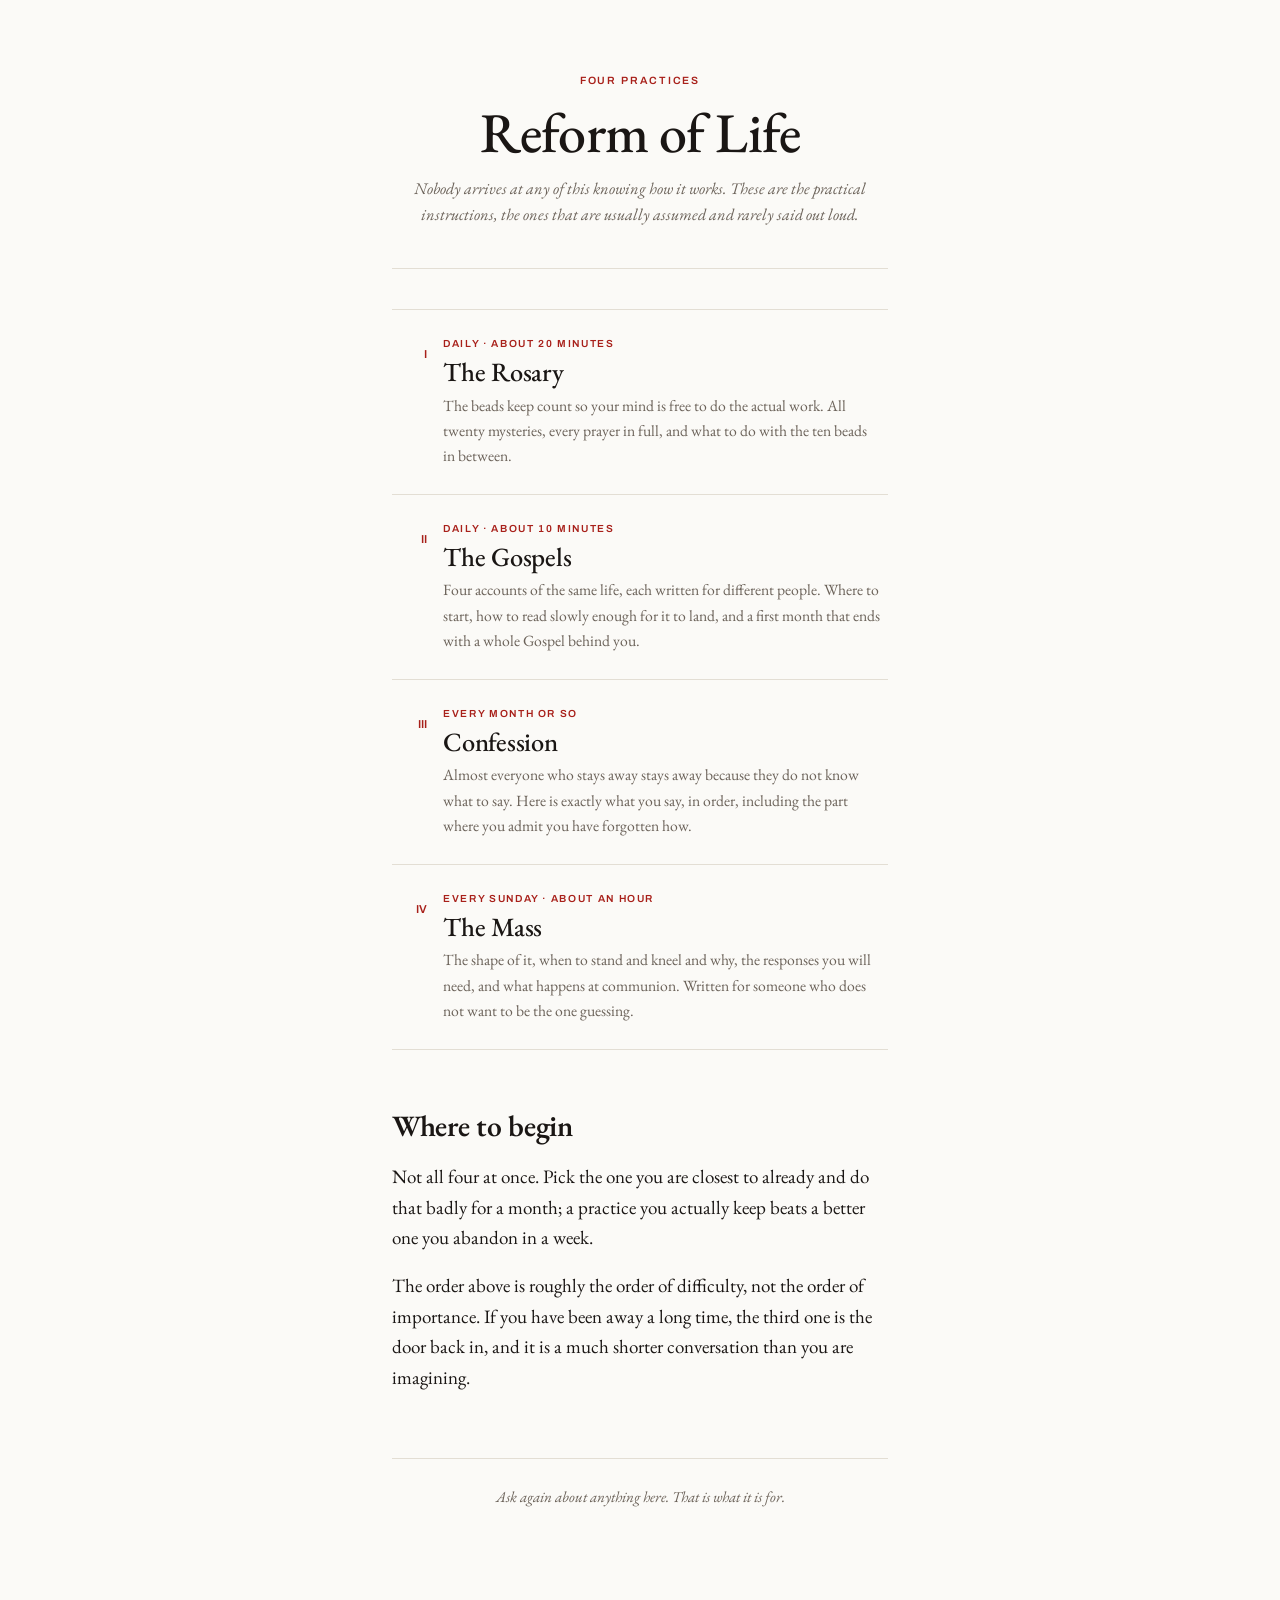
==== index.html @ ba563ed3 "Reform of Life: four guides to ordinary practice A plain static site. Five pages, one stylesheet, no" ====
<!doctype html>
<html lang="en">
<head>
<meta charset="utf-8">
<meta name="viewport" content="width=device-width, initial-scale=1">
<title>Reform of Life</title>
<meta name="description" content="Four short guides to ordinary Catholic practice: the Rosary, the Gospels, Confession, and the Mass.">
<link rel="preconnect" href="https://fonts.googleapis.com">
<link rel="preconnect" href="https://fonts.gstatic.com" crossorigin>
<link rel="stylesheet" href="https://fonts.googleapis.com/css2?family=EB+Garamond:ital,wght@0,400;0,500;0,600;1,400&family=Archivo:wght@400;500;600&display=swap">
<link rel="stylesheet" href="style.css">
</head>
<body>

<div class="sheet">

  <header class="masthead" style="padding-top: 2rem;">
    <span class="label">Four practices</span>
    <h1>Reform of Life</h1>
    <p class="dedication">Nobody arrives at any of this knowing how it works. These are the practical instructions, the ones that are usually assumed and rarely said out loud.</p>
  </header>

  <!-- The rhythm is the point. A rule of life is not four good ideas, it
       is four things placed at different intervals, and seeing the
       intervals together is most of understanding it. -->
  <ol class="contents">
    <li>
      <a class="entry" href="rosary.html">
        <span class="numeral">I</span>
        <span>
          <span class="entry-rhythm">Daily &middot; about 20 minutes</span>
          <span class="entry-title">The Rosary</span>
          <span class="entry-blurb">The beads keep count so your mind is free to do the actual work. All twenty mysteries, every prayer in full, and what to do with the ten beads in between.</span>
        </span>
      </a>
    </li>
    <li>
      <a class="entry" href="gospels.html">
        <span class="numeral">II</span>
        <span>
          <span class="entry-rhythm">Daily &middot; about 10 minutes</span>
          <span class="entry-title">The Gospels</span>
          <span class="entry-blurb">Four accounts of the same life, each written for different people. Where to start, how to read slowly enough for it to land, and a first month that ends with a whole Gospel behind you.</span>
        </span>
      </a>
    </li>
    <li>
      <a class="entry" href="confession.html">
        <span class="numeral">III</span>
        <span>
          <span class="entry-rhythm">Every month or so</span>
          <span class="entry-title">Confession</span>
          <span class="entry-blurb">Almost everyone who stays away stays away because they do not know what to say. Here is exactly what you say, in order, including the part where you admit you have forgotten how.</span>
        </span>
      </a>
    </li>
    <li>
      <a class="entry" href="mass.html">
        <span class="numeral">IV</span>
        <span>
          <span class="entry-rhythm">Every Sunday &middot; about an hour</span>
          <span class="entry-title">The Mass</span>
          <span class="entry-blurb">The shape of it, when to stand and kneel and why, the responses you will need, and what happens at communion. Written for someone who does not want to be the one guessing.</span>
        </span>
      </a>
    </li>
  </ol>

  <section>
    <h2>Where to begin</h2>
    <p>Not all four at once. Pick the one you are closest to already and do that badly for a month; a practice you actually keep beats a better one you abandon in a week.</p>
    <p>The order above is roughly the order of difficulty, not the order of importance. If you have been away a long time, the third one is the door back in, and it is a much shorter conversation than you are imagining.</p>
  </section>

  <footer class="colophon">
    Ask again about anything here. That is what it is for.
  </footer>

</div>
</body>
</html>
---- style.css ----
/* ---------------------------------------------------------------------
   Reform of Life; shared styles.

   The visual system follows the rubric tradition of missals and
   breviaries: instructions print in red, the prayers themselves in
   black. That is where the word "rubric" comes from, and it encodes
   exactly the distinction a beginner needs, which is the difference
   between what you SAY and what you DO.

   One family carries the reading matter (EB Garamond, descended from
   the faces liturgical books have been set in for four centuries) and
   a plain modern face carries the apparatus (Archivo, for labels,
   step numbers, and anything that instructs rather than prays).
   --------------------------------------------------------------------- */

:root {
  --paper:      #FBFAF7;
  --paper-sunk: #F4F1EA;
  --ink:        #1A1614;
  --ink-soft:   #6B6259;
  --rubric:     #A8201A;
  --rubric-pale:#F0E0DD;
  --hairline:   #E3DED4;

  --serif: "EB Garamond", "Iowan Old Style", Georgia, "Times New Roman", serif;
  --sans:  "Archivo", "Helvetica Neue", Arial, sans-serif;

  --measure: 34rem;
}

/* The viewer has three theme states, not two: an explicit choice stamps
   the root element, and the default "system" setting stamps nothing. So
   the light palette lives on bare :root and the dark one is redefined
   twice; tokens only, never component colours. */
@media (prefers-color-scheme: dark) {
  :root:not([data-theme="light"]) {
    --paper:      #141110;
    --paper-sunk: #1D1917;
    --ink:        #EDE7DC;
    --ink-soft:   #A2988B;
    --rubric:     #D4635C;
    --rubric-pale:#33211F;
    --hairline:   #2E2825;
  }
}
:root[data-theme="dark"] {
  --paper:      #141110;
  --paper-sunk: #1D1917;
  --ink:        #EDE7DC;
  --ink-soft:   #A2988B;
  --rubric:     #D4635C;
  --rubric-pale:#33211F;
  --hairline:   #2E2825;
}

* { box-sizing: border-box; }

body {
  margin: 0;
  background: var(--paper);
  color: var(--ink);
  font-family: var(--serif);
  font-size: 19px;
  line-height: 1.62;
  -webkit-font-smoothing: antialiased;
}

.sheet {
  max-width: var(--measure);
  margin: 0 auto;
  padding: 2.5rem 1.5rem 6rem;
}

/* ---- apparatus: everything that instructs rather than prays ---- */
.label {
  font-family: var(--sans);
  font-size: 0.66rem;
  font-weight: 600;
  letter-spacing: 0.18em;
  text-transform: uppercase;
  color: var(--rubric);
}
.label-quiet { color: var(--ink-soft); }

/* ---- the thin masthead on interior pages ---- */
.topbar {
  max-width: var(--measure);
  margin: 0 auto;
  padding: 1.4rem 1.5rem 0;
}
.topbar a {
  font-family: var(--sans);
  font-size: 0.66rem;
  font-weight: 600;
  letter-spacing: 0.18em;
  text-transform: uppercase;
  color: var(--ink-soft);
  text-decoration: none;
}
.topbar a:hover { color: var(--rubric); }

header.masthead {
  display: flex;
  flex-direction: column;
  gap: 0.9rem;
  text-align: center;
  padding-bottom: 2.5rem;
  border-bottom: 1px solid var(--hairline);
}
header.masthead h1 {
  font-family: var(--serif);
  font-weight: 500;
  font-size: clamp(2.4rem, 8.5vw, 3.5rem);
  line-height: 1.03;
  letter-spacing: -0.015em;
  margin: 0;
  text-wrap: balance;
}
.dedication {
  font-style: italic;
  color: var(--ink-soft);
  font-size: 1.02rem;
  margin: 0;
  text-wrap: balance;
}

/* ---- sections ---- */
section { padding-top: 3.2rem; }
h2 {
  font-family: var(--serif);
  font-weight: 600;
  font-size: 1.85rem;
  line-height: 1.15;
  margin: 0.45rem 0 1.2rem;
  letter-spacing: -0.01em;
  text-wrap: balance;
}
h3 {
  font-family: var(--serif);
  font-weight: 600;
  font-size: 1.22rem;
  margin: 2rem 0 0.5rem;
}
p { margin: 0 0 1.05rem; }
p.lead { font-size: 1.06rem; }
a { color: var(--rubric); }

/* ---------------------------------------------------------------------
   Landing page: a table of contents, the way a prayer book opens.

   Each entry carries its natural RHYTHM as its rubric (daily, weekly,
   every month or so). That is the actual point of a rule of life, and
   it is information rather than decoration; a reader can see the shape
   of the week before reading a word of the descriptions.
   --------------------------------------------------------------------- */
ol.contents { list-style: none; margin: 2.5rem 0 0; padding: 0; }
ol.contents > li { border-top: 1px solid var(--hairline); }
ol.contents > li:last-child { border-bottom: 1px solid var(--hairline); }

a.entry {
  display: grid;
  grid-template-columns: 2.2rem 1fr;
  gap: 1rem;
  padding: 1.6rem 0.4rem 1.6rem 0;
  text-decoration: none;
  color: inherit;
  transition: background-color 140ms ease;
}
a.entry:hover, a.entry:focus-visible { background: var(--paper-sunk); }
a.entry .numeral {
  font-family: var(--sans);
  font-size: 0.72rem;
  font-weight: 600;
  color: var(--rubric);
  text-align: right;
  margin-top: 0.55rem;
  font-variant-numeric: tabular-nums;
}
a.entry .entry-title {
  font-family: var(--serif);
  font-size: 1.65rem;
  font-weight: 500;
  line-height: 1.15;
  letter-spacing: -0.01em;
  display: block;
}
a.entry .entry-rhythm {
  font-family: var(--sans);
  font-size: 0.64rem;
  font-weight: 600;
  letter-spacing: 0.16em;
  text-transform: uppercase;
  color: var(--rubric);
  display: block;
  margin-bottom: 0.3rem;
}
a.entry .entry-blurb {
  color: var(--ink-soft);
  font-size: 0.98rem;
  display: block;
  margin-top: 0.3rem;
  text-wrap: pretty;
}

/* ---- the rosary diagram ---- */
figure.beads {
  margin: 2rem 0 1.4rem;
  display: flex;
  flex-direction: column;
  align-items: center;
  gap: 1rem;
}
figure.beads svg { width: 100%; max-width: 300px; height: auto; display: block; }
figcaption {
  font-family: var(--sans);
  font-size: 0.8rem;
  line-height: 1.55;
  color: var(--ink-soft);
  text-align: center;
  max-width: 30rem;
}

/* ---- numbered walkthroughs ---- */
ol.walk { list-style: none; margin: 0; padding: 0; display: flex; flex-direction: column; gap: 1.45rem; }
ol.walk > li { display: grid; grid-template-columns: 2.6rem 1fr; gap: 0.9rem; align-items: start; }
.marker {
  font-family: var(--sans);
  font-size: 0.7rem;
  font-weight: 600;
  letter-spacing: 0.04em;
  color: var(--rubric);
  background: var(--rubric-pale);
  border-radius: 999px;
  padding: 0.3rem 0;
  text-align: center;
  margin-top: 0.28rem;
  font-variant-numeric: tabular-nums;
}
.step-do {
  font-family: var(--sans);
  font-size: 0.68rem;
  font-weight: 600;
  letter-spacing: 0.16em;
  text-transform: uppercase;
  color: var(--rubric);
  display: block;
  margin-bottom: 0.18rem;
}
.step-say { margin: 0; }
.step-say + .step-say { margin-top: 0.6rem; }
.step-say em { color: var(--ink-soft); }

/* ---- grouped sets (mysteries, parts of the Mass, the four Gospels) ---- */
.set { border-top: 1px solid var(--hairline); padding-top: 1.8rem; margin-top: 2.4rem; }
.set:first-of-type { border-top: none; padding-top: 0; margin-top: 1.2rem; }
.set-head { display: flex; flex-direction: column; gap: 0.28rem; margin-bottom: 1.3rem; }
.set-head h3 { margin: 0; font-size: 1.5rem; }

ol.mysteries { list-style: none; margin: 0; padding: 0; display: flex; flex-direction: column; gap: 1.15rem; }
ol.mysteries > li { display: grid; grid-template-columns: 1.6rem 1fr; gap: 0.85rem; }
.roman {
  font-family: var(--sans);
  font-size: 0.72rem;
  font-weight: 600;
  color: var(--rubric);
  text-align: right;
  margin-top: 0.4rem;
  font-variant-numeric: tabular-nums;
}
.mystery-name { font-size: 1.06rem; font-weight: 500; display: block; }
.mystery-meta {
  font-family: var(--sans);
  font-size: 0.74rem;
  line-height: 1.5;
  color: var(--ink-soft);
  display: block;
  margin-top: 0.16rem;
}
.mystery-meta .fruit { color: var(--rubric); }

/* ---- prayers and anything quoted verbatim ---- */
.prayer { margin: 0 0 2rem; }
.prayer h3 { margin-top: 0; }
.prayer p, p.said {
  background: var(--paper-sunk);
  border-left: 2px solid var(--rubric);
  padding: 0.95rem 1.1rem;
  margin: 0;
  border-radius: 2px;
}

/* A call and its response, which is most of what you say at Mass. */
dl.responses { margin: 1.2rem 0 1.6rem; display: flex; flex-direction: column; gap: 0.9rem; }
dl.responses div {
  border-left: 2px solid var(--hairline);
  padding-left: 0.95rem;
}
dl.responses dt {
  font-style: italic;
  color: var(--ink-soft);
  margin: 0;
}
dl.responses dd { margin: 0.1rem 0 0; font-weight: 500; }
dl.responses dd::before { content: "℟ "; color: var(--rubric); font-weight: 600; }

blockquote {
  margin: 1.6rem 0;
  padding-left: 1.1rem;
  border-left: 2px solid var(--hairline);
  font-style: italic;
  color: var(--ink-soft);
}
blockquote cite {
  display: block;
  font-style: normal;
  font-family: var(--sans);
  font-size: 0.72rem;
  letter-spacing: 0.1em;
  text-transform: uppercase;
  margin-top: 0.5rem;
  color: var(--ink-soft);
}

ul.plain { margin: 0 0 1.05rem; padding-left: 1.15rem; }
ul.plain li { margin-bottom: 0.45rem; }

footer.colophon {
  margin-top: 4rem;
  padding-top: 1.6rem;
  border-top: 1px solid var(--hairline);
  text-align: center;
  color: var(--ink-soft);
  font-size: 0.95rem;
  font-style: italic;
}
footer.colophon a { color: var(--ink-soft); }

:focus-visible { outline: 2px solid var(--rubric); outline-offset: 3px; }
@media (prefers-reduced-motion: reduce) { * { animation: none !important; transition: none !important; } }

/* ---------------------------------------------------------------------
   Print. Every page here is meant to survive being turned into a PDF
   and handed to somebody, so force the paper palette regardless of the
   viewer's theme and keep each set whole across a page break.
   --------------------------------------------------------------------- */
@media print {
  :root {
    --paper: #fff; --paper-sunk: #F6F3EE; --ink: #16120F; --ink-soft: #5A524A;
    --rubric: #9C1B16; --rubric-pale: #F2E3E1; --hairline: #DDD6CB;
  }
  body { font-size: 11.5pt; line-height: 1.5; background: #fff; }
  .sheet { max-width: 100%; padding: 0; }
  .topbar { display: none; }
  @page { margin: 16mm 18mm; }
  section { padding-top: 1.6rem; break-inside: avoid; }
  .set, .prayer, ol.walk > li { break-inside: avoid; }
  figure.beads svg { max-width: 200px; }
  .page-break { break-before: page; }
  a { text-decoration: none; }
}
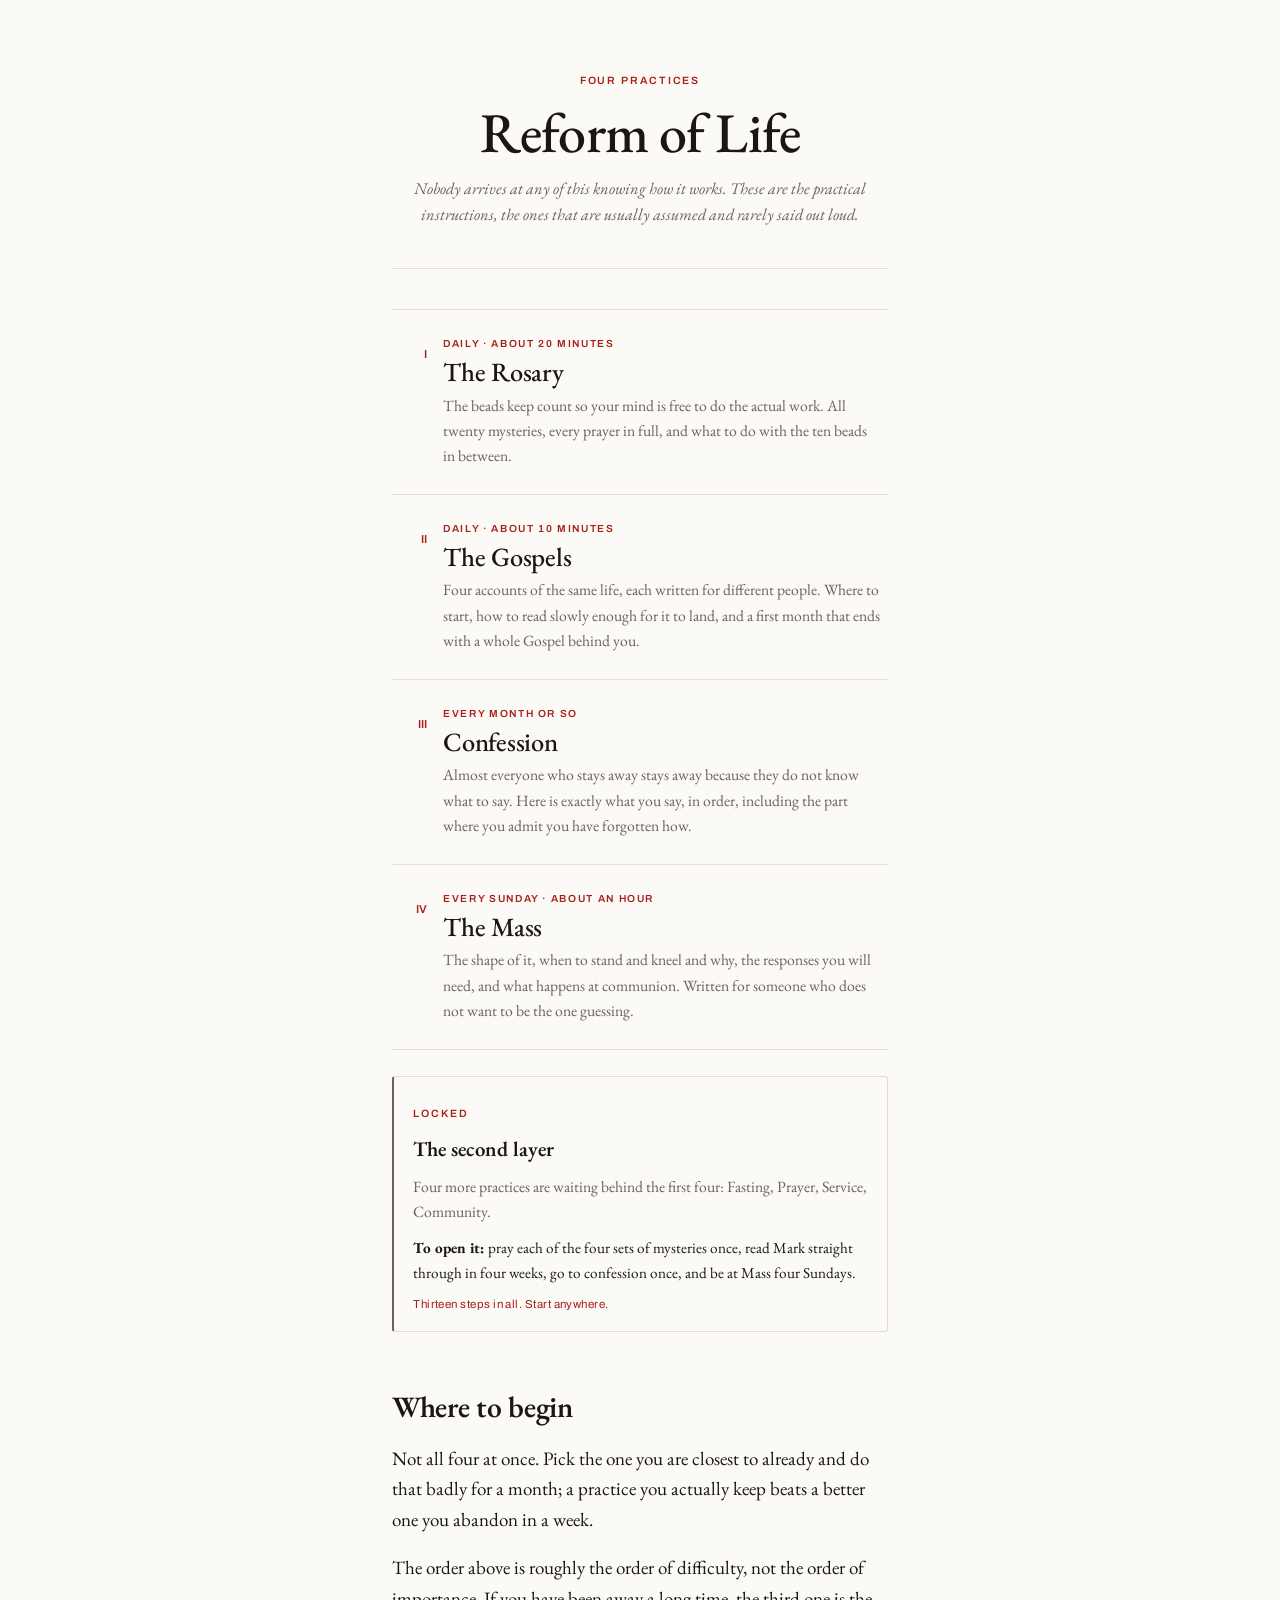
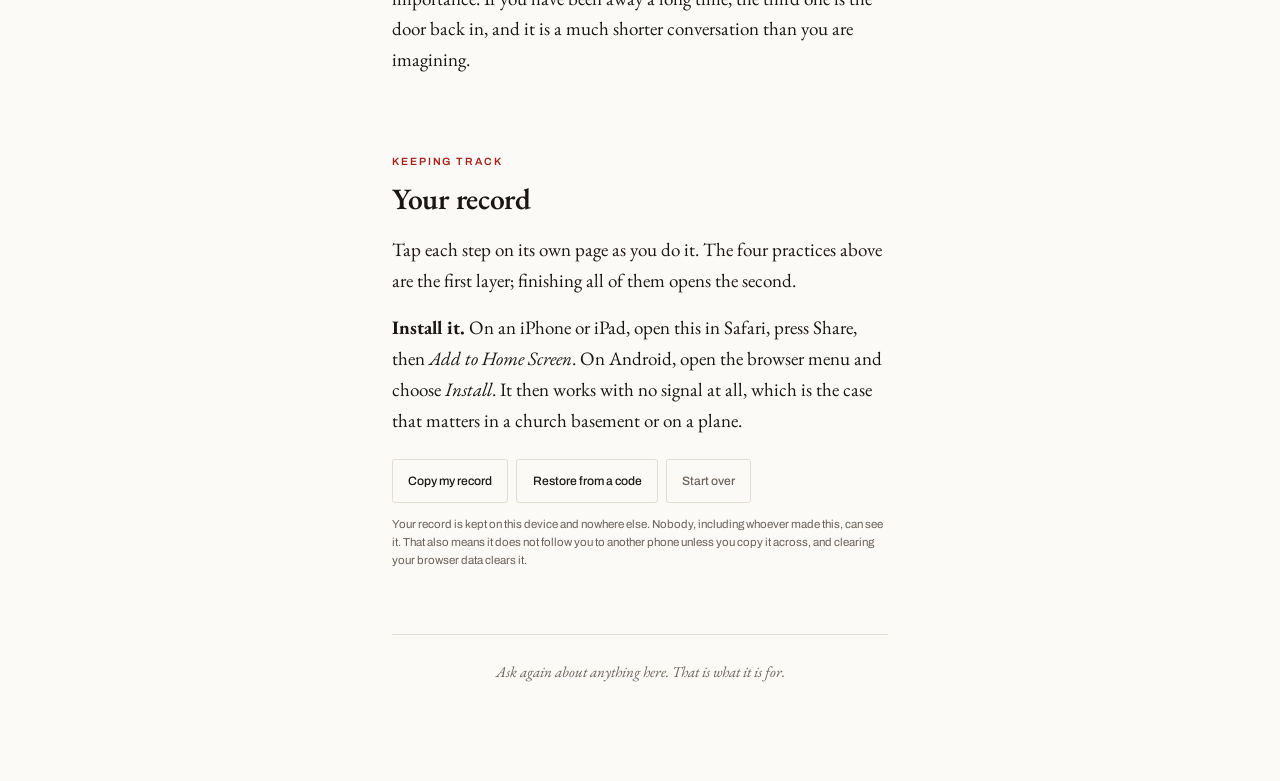
==== commit 0f24ea5e: "An installable app with a record, and a second layer behind the first The site becomes something you" ====
--- a/index.html
+++ b/index.html
@@ -4,11 +4,19 @@
 <meta charset="utf-8">
 <meta name="viewport" content="width=device-width, initial-scale=1">
 <title>Reform of Life</title>
-<meta name="description" content="Four short guides to ordinary Catholic practice: the Rosary, the Gospels, Confession, and the Mass.">
+<meta name="description" content="Eight short guides to ordinary Catholic practice, in two layers. Keep a record on your own device; install it like an app.">
+<meta name="theme-color" content="#FBFAF7">
+<meta name="apple-mobile-web-app-capable" content="yes">
+<meta name="apple-mobile-web-app-status-bar-style" content="default">
+<meta name="apple-mobile-web-app-title" content="Reform">
+<link rel="manifest" href="manifest.json">
+<link rel="apple-touch-icon" href="apple-touch-icon.png">
+<link rel="icon" href="favicon-32.png" sizes="32x32">
 <link rel="preconnect" href="https://fonts.googleapis.com">
 <link rel="preconnect" href="https://fonts.gstatic.com" crossorigin>
 <link rel="stylesheet" href="https://fonts.googleapis.com/css2?family=EB+Garamond:ital,wght@0,400;0,500;0,600;1,400&family=Archivo:wght@400;500;600&display=swap">
 <link rel="stylesheet" href="style.css">
+<script src="app.js" defer></script>
 </head>
 <body>
 
@@ -66,10 +74,20 @@
     </li>
   </ol>
 
+  <div data-summary></div>
+
   <section>
     <h2>Where to begin</h2>
     <p>Not all four at once. Pick the one you are closest to already and do that badly for a month; a practice you actually keep beats a better one you abandon in a week.</p>
     <p>The order above is roughly the order of difficulty, not the order of importance. If you have been away a long time, the third one is the door back in, and it is a much shorter conversation than you are imagining.</p>
+  </section>
+
+  <section id="record">
+    <span class="label">Keeping track</span>
+    <h2>Your record</h2>
+    <p>Tap each step on its own page as you do it. The four practices above are the first layer; finishing all of them opens the second.</p>
+    <p><strong>Install it.</strong> On an iPhone or iPad, open this in Safari, press Share, then <em>Add to Home Screen</em>. On Android, open the browser menu and choose <em>Install</em>. It then works with no signal at all, which is the case that matters in a church basement or on a plane.</p>
+    <div data-tools></div>
   </section>
 
   <footer class="colophon">
--- a/style.css
+++ b/style.css
@@ -319,6 +319,27 @@
   text-transform: uppercase;
   margin-top: 0.5rem;
   color: var(--ink-soft);
+}
+
+/* Scripture references link out to the text at the USCCB, which is the
+   translation read at Mass in the United States, so the words match what
+   you hear on Sunday. Deliberately QUIET: twenty red links running down
+   the Mysteries would turn a calm page into a link farm, so the reference
+   keeps its own color and only the underline says it is a link. */
+a.ref {
+  color: inherit;
+  text-decoration: underline;
+  text-decoration-color: var(--hairline);
+  text-underline-offset: 2px;
+  text-decoration-thickness: 1px;
+}
+a.ref:hover, a.ref:focus-visible {
+  color: var(--rubric);
+  text-decoration-color: var(--rubric);
+}
+@media print {
+  /* On paper a link is just words, and the underline is noise. */
+  a.ref { text-decoration: none; }
 }
 
 ul.plain { margin: 0 0 1.05rem; padding-left: 1.15rem; }
@@ -358,3 +379,176 @@
   .page-break { break-before: page; }
   a { text-decoration: none; }
 }
+
+/* ---------------------------------------------------------------------
+   THE RECORD
+
+   Kept visually quieter than the reading matter. It is an instrument on
+   a page whose real content is the text, so it reads as a margin note
+   rather than a dashboard; the moment it starts to look like a habit app
+   it competes with the thing it is meant to support.
+   --------------------------------------------------------------------- */
+.record-card {
+  border: 1px solid var(--hairline);
+  border-radius: 3px;
+  background: var(--paper-sunk);
+  padding: 1.1rem 1.15rem 0.9rem;
+  margin: 2rem 0 0;
+}
+.record-head { display: flex; align-items: baseline; justify-content: space-between; gap: 1rem; }
+.record-count {
+  font-family: var(--sans);
+  font-size: 0.72rem;
+  color: var(--ink-soft);
+  font-variant-numeric: tabular-nums;
+}
+
+.record-steps { display: flex; flex-direction: column; gap: 0.35rem; margin-top: 0.85rem; }
+.record-step {
+  display: flex;
+  align-items: center;
+  gap: 0.7rem;
+  width: 100%;
+  /* 44px is the smallest target a thumb hits reliably, and this is a
+     phone-first surface tapped one-handed. */
+  min-height: 44px;
+  padding: 0.35rem 0.5rem 0.35rem 0.35rem;
+  background: transparent;
+  border: 1px solid transparent;
+  border-radius: 3px;
+  font: inherit;
+  color: inherit;
+  text-align: left;
+  cursor: pointer;
+  transition: background-color 120ms ease, border-color 120ms ease;
+}
+.record-step:hover { background: var(--paper); border-color: var(--hairline); }
+.record-step .tick {
+  flex: 0 0 auto;
+  width: 22px; height: 22px;
+  border: 1.5px solid var(--hairline);
+  border-radius: 50%;
+  background: var(--paper);
+  display: inline-flex; align-items: center; justify-content: center;
+  font-size: 12px; line-height: 1;
+  color: transparent;
+}
+.record-step.done .tick { border-color: var(--rubric); background: var(--rubric); color: #fff; }
+.record-label { display: flex; align-items: baseline; gap: 0.55rem; flex-wrap: wrap; min-width: 0; }
+.record-step-name { font-size: 1rem; }
+.record-step.done .record-step-name { color: var(--ink-soft); }
+.record-when {
+  font-family: var(--sans);
+  font-size: 0.68rem;
+  letter-spacing: 0.06em;
+  color: var(--ink-soft);
+  font-variant-numeric: tabular-nums;
+}
+.record-note {
+  font-family: var(--sans);
+  font-size: 0.72rem;
+  line-height: 1.55;
+  color: var(--ink-soft);
+  margin: 0.85rem 0 0;
+}
+
+/* ---- landing page summary ---- */
+.record-summary { display: flex; flex-direction: column; margin-top: 0.9rem; }
+.record-row {
+  display: grid;
+  grid-template-columns: 1fr auto auto;
+  align-items: center;
+  gap: 0.9rem;
+  min-height: 44px;
+  padding: 0.5rem 0.15rem;
+  text-decoration: none;
+  color: inherit;
+  border-bottom: 1px solid var(--hairline);
+}
+.record-row:last-child { border-bottom: none; }
+.record-row-title { font-size: 1.02rem; }
+.record-row-state {
+  font-family: var(--sans);
+  font-size: 0.7rem;
+  color: var(--ink-soft);
+  text-align: right;
+  min-width: 5.6rem;
+  font-variant-numeric: tabular-nums;
+}
+.dots { display: inline-flex; gap: 4px; }
+.dot {
+  width: 7px; height: 7px; border-radius: 50%;
+  border: 1px solid var(--hairline);
+  background: transparent;
+  display: inline-block;
+}
+.dot.on { background: var(--rubric); border-color: var(--rubric); }
+
+/* ---- the second layer, announced from the first visit ---- */
+.layer-two {
+  border: 1px solid var(--hairline);
+  border-left: 2px solid var(--ink-soft);
+  border-radius: 3px;
+  padding: 1.2rem 1.2rem 1.1rem;
+  margin-top: 1.6rem;
+}
+.layer-two.open { border-left-color: var(--rubric); background: var(--paper-sunk); }
+.layer-two h3 { margin: 0.35rem 0 0.5rem; font-size: 1.3rem; }
+.layer-two-blurb { margin: 0 0 0.7rem; color: var(--ink-soft); font-size: 0.98rem; }
+.layer-two-req { margin: 0 0 0.6rem; font-size: 0.95rem; }
+.layer-two-count {
+  font-family: var(--sans);
+  font-size: 0.72rem;
+  letter-spacing: 0.04em;
+  color: var(--rubric);
+  margin: 0;
+}
+.layer-two-links { display: flex; flex-wrap: wrap; gap: 0.5rem; margin-top: 0.3rem; }
+.layer-two-link {
+  font-family: var(--sans);
+  font-size: 0.78rem;
+  font-weight: 500;
+  text-decoration: none;
+  color: var(--rubric);
+  border: 1px solid var(--rubric);
+  border-radius: 999px;
+  padding: 0.5rem 0.9rem;
+  min-height: 44px;
+  display: inline-flex;
+  align-items: center;
+}
+.layer-two-link:hover { background: var(--rubric); color: var(--paper); }
+
+/* ---- the note at the top of a second-layer page reached early ---- */
+.gate {
+  border: 1px dashed var(--hairline);
+  border-radius: 3px;
+  padding: 1.1rem 1.2rem;
+  margin-bottom: 2rem;
+  background: var(--paper-sunk);
+}
+.gate p { margin: 0.4rem 0 0.7rem; color: var(--ink-soft); font-size: 0.98rem; }
+.gate a { font-family: var(--sans); font-size: 0.75rem; font-weight: 600; letter-spacing: 0.1em; text-transform: uppercase; }
+
+/* ---- export, restore, reset ---- */
+.tools { display: flex; flex-wrap: wrap; gap: 0.5rem; margin-top: 1.4rem; }
+.tool-btn {
+  font-family: var(--sans);
+  font-size: 0.76rem;
+  font-weight: 500;
+  min-height: 44px;
+  padding: 0.55rem 0.95rem;
+  border: 1px solid var(--hairline);
+  border-radius: 3px;
+  background: var(--paper);
+  color: var(--ink);
+  cursor: pointer;
+}
+.tool-btn:hover { border-color: var(--rubric); color: var(--rubric); }
+.tool-btn.quiet { color: var(--ink-soft); }
+
+@media print {
+  /* The record is an instrument, not part of the document. A printed page
+     handed to somebody should be the text and nothing else. */
+  .record-card, .layer-two, .gate, .tools, [data-tools], [data-summary] { display: none; }
+}
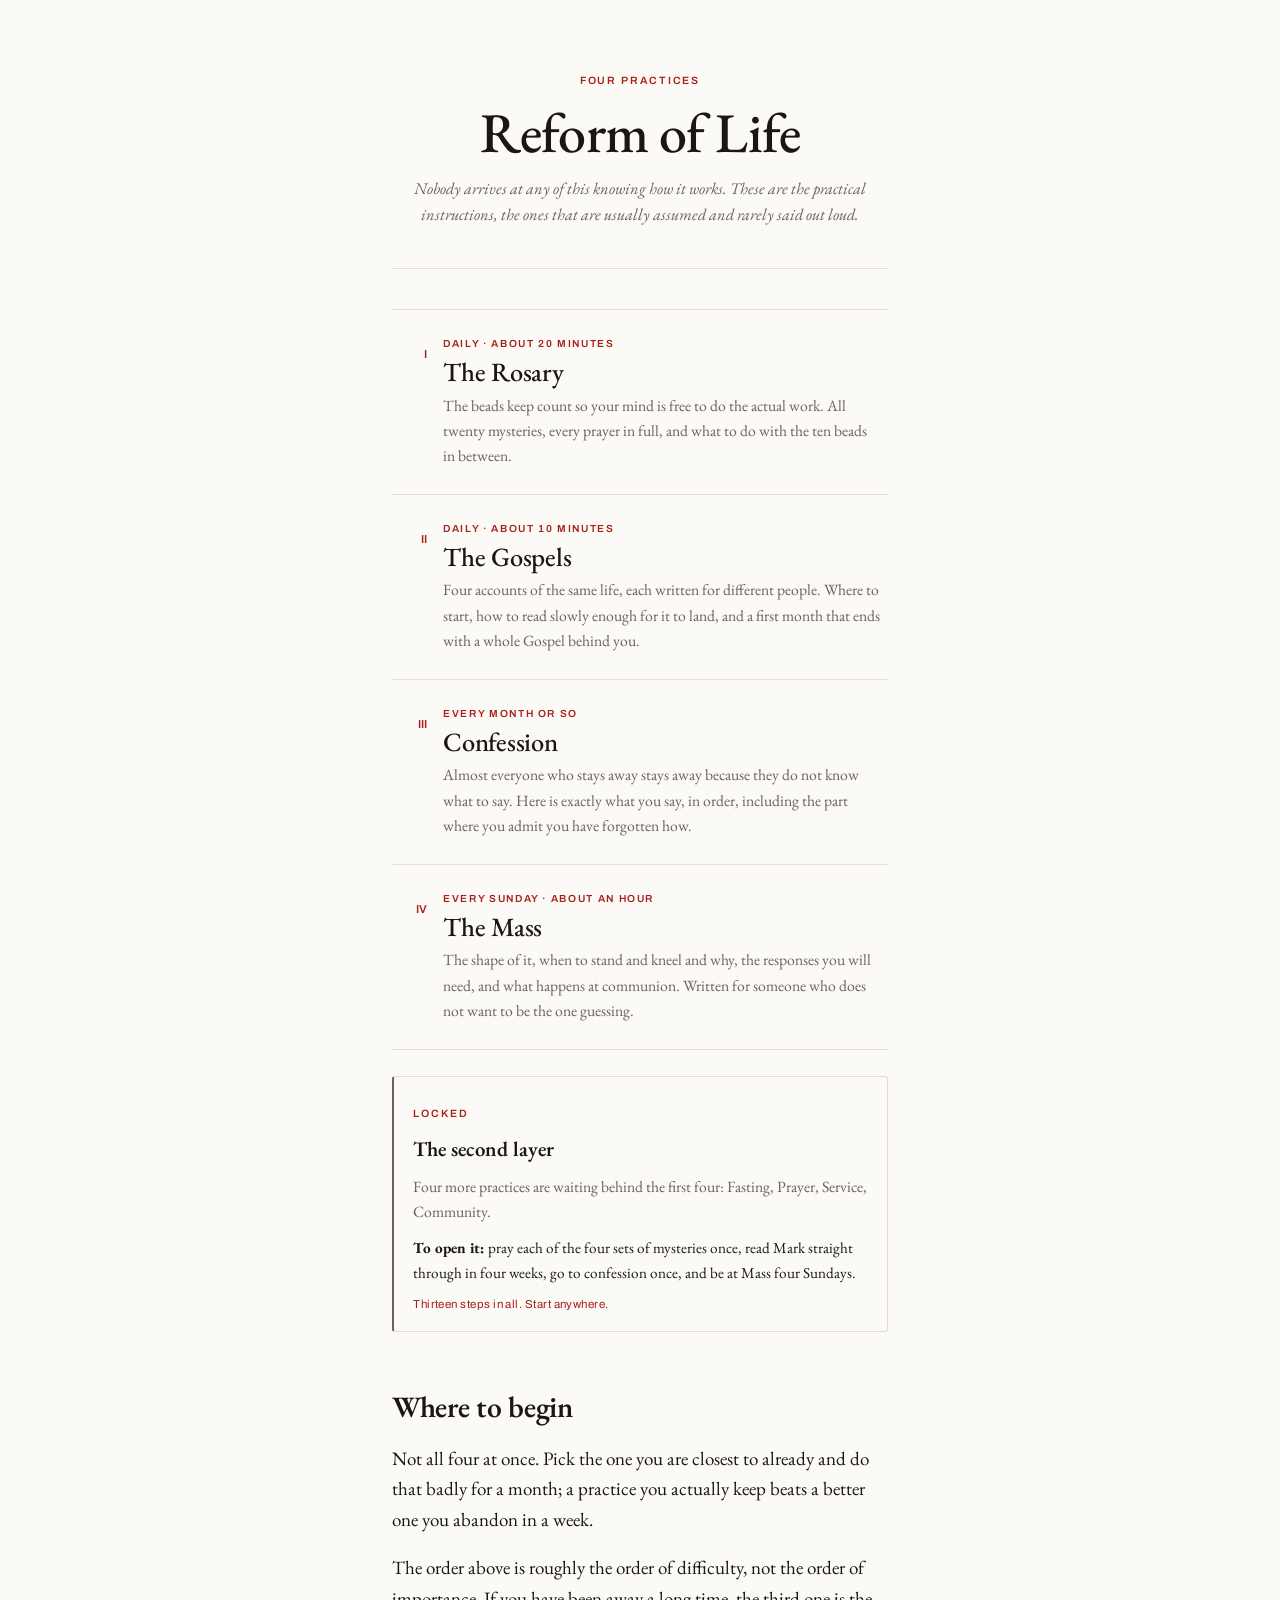
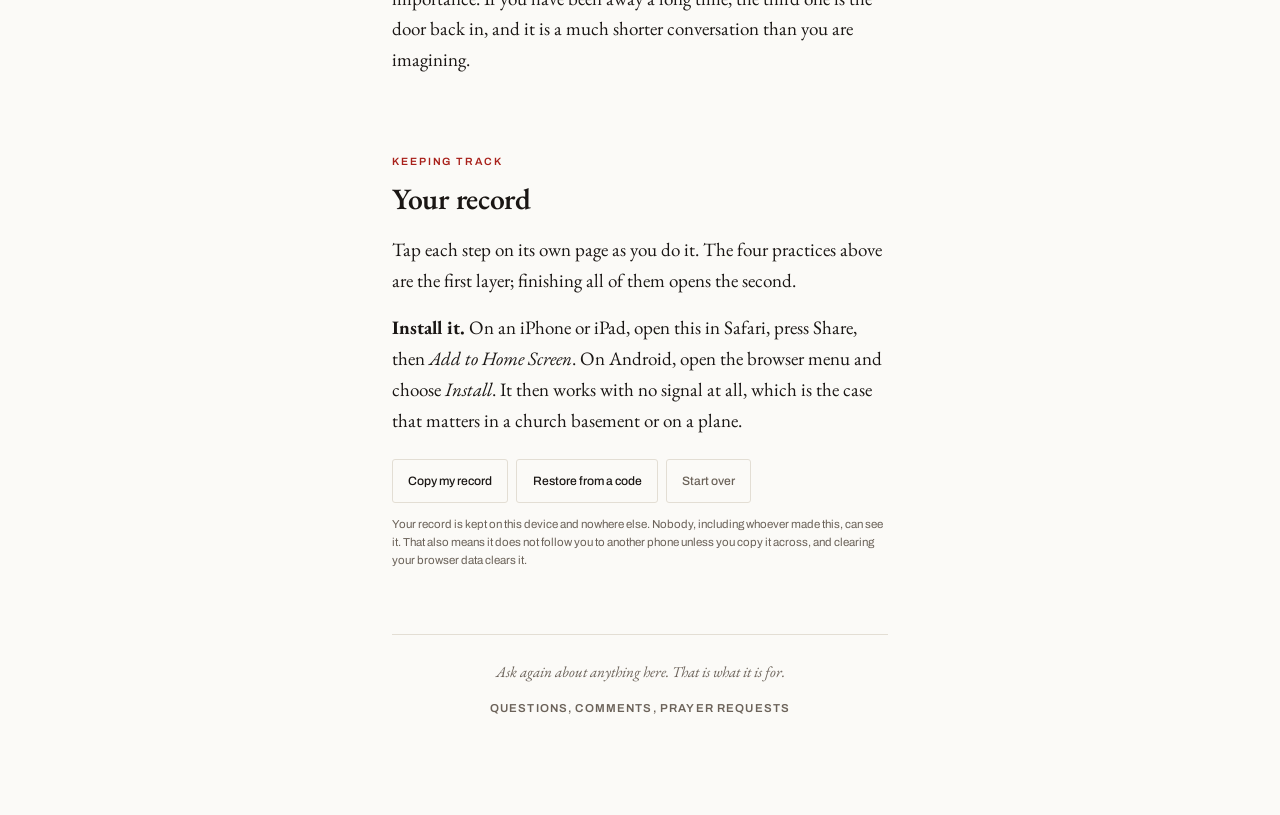
==== commit 7664e99b: "An examination that makes you a card, and a way to write TWO ADDITIONS, AND THE SECOND ONE DELIBERAT" ====
--- a/index.html
+++ b/index.html
@@ -91,7 +91,8 @@
   </section>
 
   <footer class="colophon">
-    Ask again about anything here. That is what it is for.
+    <p>Ask again about anything here. That is what it is for.</p>
+    <a href="contact.html">Questions, comments, prayer requests</a>
   </footer>
 
 </div>
--- a/style.css
+++ b/style.css
@@ -552,3 +552,189 @@
      handed to somebody should be the text and nothing else. */
   .record-card, .layer-two, .gate, .tools, [data-tools], [data-summary] { display: none; }
 }
+
+/* ---------------------------------------------------------------------
+   CONTACT FORM
+   --------------------------------------------------------------------- */
+.contact-form { display: flex; flex-direction: column; gap: 1.1rem; margin-top: 1.6rem; }
+.field { display: flex; flex-direction: column; gap: 0.35rem; }
+.field label {
+  font-family: var(--sans);
+  font-size: 0.68rem;
+  font-weight: 600;
+  letter-spacing: 0.16em;
+  text-transform: uppercase;
+  color: var(--rubric);
+}
+.field .optional {
+  font-weight: 400;
+  letter-spacing: 0.06em;
+  text-transform: none;
+  color: var(--ink-soft);
+}
+.field input, .field select, .field textarea {
+  font-family: var(--serif);
+  font-size: 1rem;
+  color: var(--ink);
+  background: var(--paper);
+  border: 1px solid var(--hairline);
+  border-radius: 3px;
+  padding: 0.7rem 0.8rem;
+  min-height: 44px;
+  width: 100%;
+}
+.field textarea { line-height: 1.55; resize: vertical; }
+.field input:focus, .field select:focus, .field textarea:focus {
+  outline: 2px solid var(--rubric);
+  outline-offset: 1px;
+  border-color: var(--rubric);
+}
+/* The honeypot: off-screen rather than display:none, which some bots skip. */
+.field.hp { position: absolute; left: -9999px; width: 1px; height: 1px; overflow: hidden; }
+
+.send-btn, .card-btn {
+  font-family: var(--sans);
+  font-size: 0.82rem;
+  font-weight: 600;
+  min-height: 46px;
+  padding: 0.7rem 1.5rem;
+  background: var(--rubric);
+  color: #fff;
+  border: none;
+  border-radius: 3px;
+  cursor: pointer;
+  align-self: flex-start;
+}
+.send-btn:disabled, .card-btn:disabled { opacity: 0.6; cursor: default; }
+.form-status {
+  font-family: var(--sans);
+  font-size: 0.78rem;
+  line-height: 1.5;
+  margin: 0;
+  color: var(--ink-soft);
+}
+.form-status.warn { color: var(--rubric); }
+.form-status.good { color: #1e7f3b; }
+
+/* ---------------------------------------------------------------------
+   EXAMINATION OF CONSCIENCE
+
+   🔴 NOTHING HERE IS EVER STORED. Not in localStorage beside the progress
+   record, not anywhere. It lives in memory and is gone the moment the page
+   is reloaded, which is deliberate and is stated on the page: a list of a
+   person's sins is the one thing this site must never keep, including on
+   the reader's own phone where somebody else might pick it up.
+   --------------------------------------------------------------------- */
+.exam-group { margin-top: 1.8rem; }
+.exam-group h3 { margin-bottom: 0.3rem; }
+.exam-group .exam-hint {
+  font-family: var(--sans);
+  font-size: 0.74rem;
+  color: var(--ink-soft);
+  margin: 0 0 0.7rem;
+}
+.exam-list { display: flex; flex-direction: column; gap: 0.25rem; }
+.exam-item {
+  display: flex;
+  align-items: flex-start;
+  gap: 0.7rem;
+  width: 100%;
+  min-height: 44px;
+  padding: 0.55rem 0.6rem 0.55rem 0.4rem;
+  background: transparent;
+  border: 1px solid transparent;
+  border-radius: 3px;
+  font: inherit;
+  font-size: 1rem;
+  color: inherit;
+  text-align: left;
+  cursor: pointer;
+  line-height: 1.45;
+}
+.exam-item:hover { background: var(--paper-sunk); }
+.exam-item .box {
+  flex: 0 0 auto;
+  width: 20px; height: 20px;
+  margin-top: 2px;
+  border: 1.5px solid var(--hairline);
+  border-radius: 3px;
+  background: var(--paper);
+  display: inline-flex; align-items: center; justify-content: center;
+  font-size: 12px; line-height: 1; color: transparent;
+}
+.exam-item.on .box { border-color: var(--rubric); background: var(--rubric); color: #fff; }
+.exam-item.on { color: var(--ink); }
+
+.exam-actions { display: flex; flex-wrap: wrap; gap: 0.6rem; align-items: center; margin-top: 1.8rem; }
+.exam-count {
+  font-family: var(--sans);
+  font-size: 0.75rem;
+  color: var(--ink-soft);
+  font-variant-numeric: tabular-nums;
+}
+
+/* ---- the card it produces ---- */
+.card-sheet {
+  border: 1px solid var(--hairline);
+  border-top: 2px solid var(--rubric);
+  border-radius: 3px;
+  background: var(--paper-sunk);
+  padding: 1.5rem 1.4rem;
+  margin-top: 2rem;
+}
+.card-sheet h3 { margin-top: 0; }
+.card-say {
+  background: var(--paper);
+  border-left: 2px solid var(--rubric);
+  padding: 0.85rem 1rem;
+  border-radius: 2px;
+  margin: 0 0 1rem;
+}
+.card-sins { list-style: none; margin: 0 0 1.2rem; padding: 0; }
+.card-sins li {
+  padding: 0.45rem 0 0.45rem 1.2rem;
+  border-bottom: 1px solid var(--hairline);
+  position: relative;
+  line-height: 1.45;
+}
+.card-sins li:last-child { border-bottom: none; }
+.card-sins li::before {
+  content: "·";
+  position: absolute; left: 0.35rem;
+  color: var(--rubric);
+  font-weight: 700;
+}
+.card-since {
+  font-family: var(--serif);
+  font-size: 1rem;
+  border: none;
+  border-bottom: 1px solid var(--rubric);
+  background: transparent;
+  color: var(--ink);
+  padding: 0 0.3rem;
+  min-width: 9rem;
+}
+.card-since:focus { outline: 2px solid var(--rubric); outline-offset: 2px; }
+
+@media print {
+  /* Printing the card prints the CARD. Everything else on this long page
+     is instructions you have already read, and a person taking this into a
+     confessional wants one page, not nine. */
+  body.card-open .sheet > *:not(#confession-card) { display: none !important; }
+  body.card-open #confession-card { display: block !important; margin: 0; border: none; background: #fff; padding: 0; }
+  body.card-open .card-actions { display: none !important; }
+  body.card-open .card-say { background: #fff; }
+}
+
+.colophon p { margin: 0 0 0.6rem; }
+.colophon-sep { margin: 0 0.5rem; color: var(--hairline); }
+.colophon a {
+  font-family: var(--sans);
+  font-size: 0.72rem;
+  font-weight: 600;
+  letter-spacing: 0.1em;
+  text-transform: uppercase;
+  font-style: normal;
+  text-decoration: none;
+}
+.colophon a:hover { color: var(--rubric); }
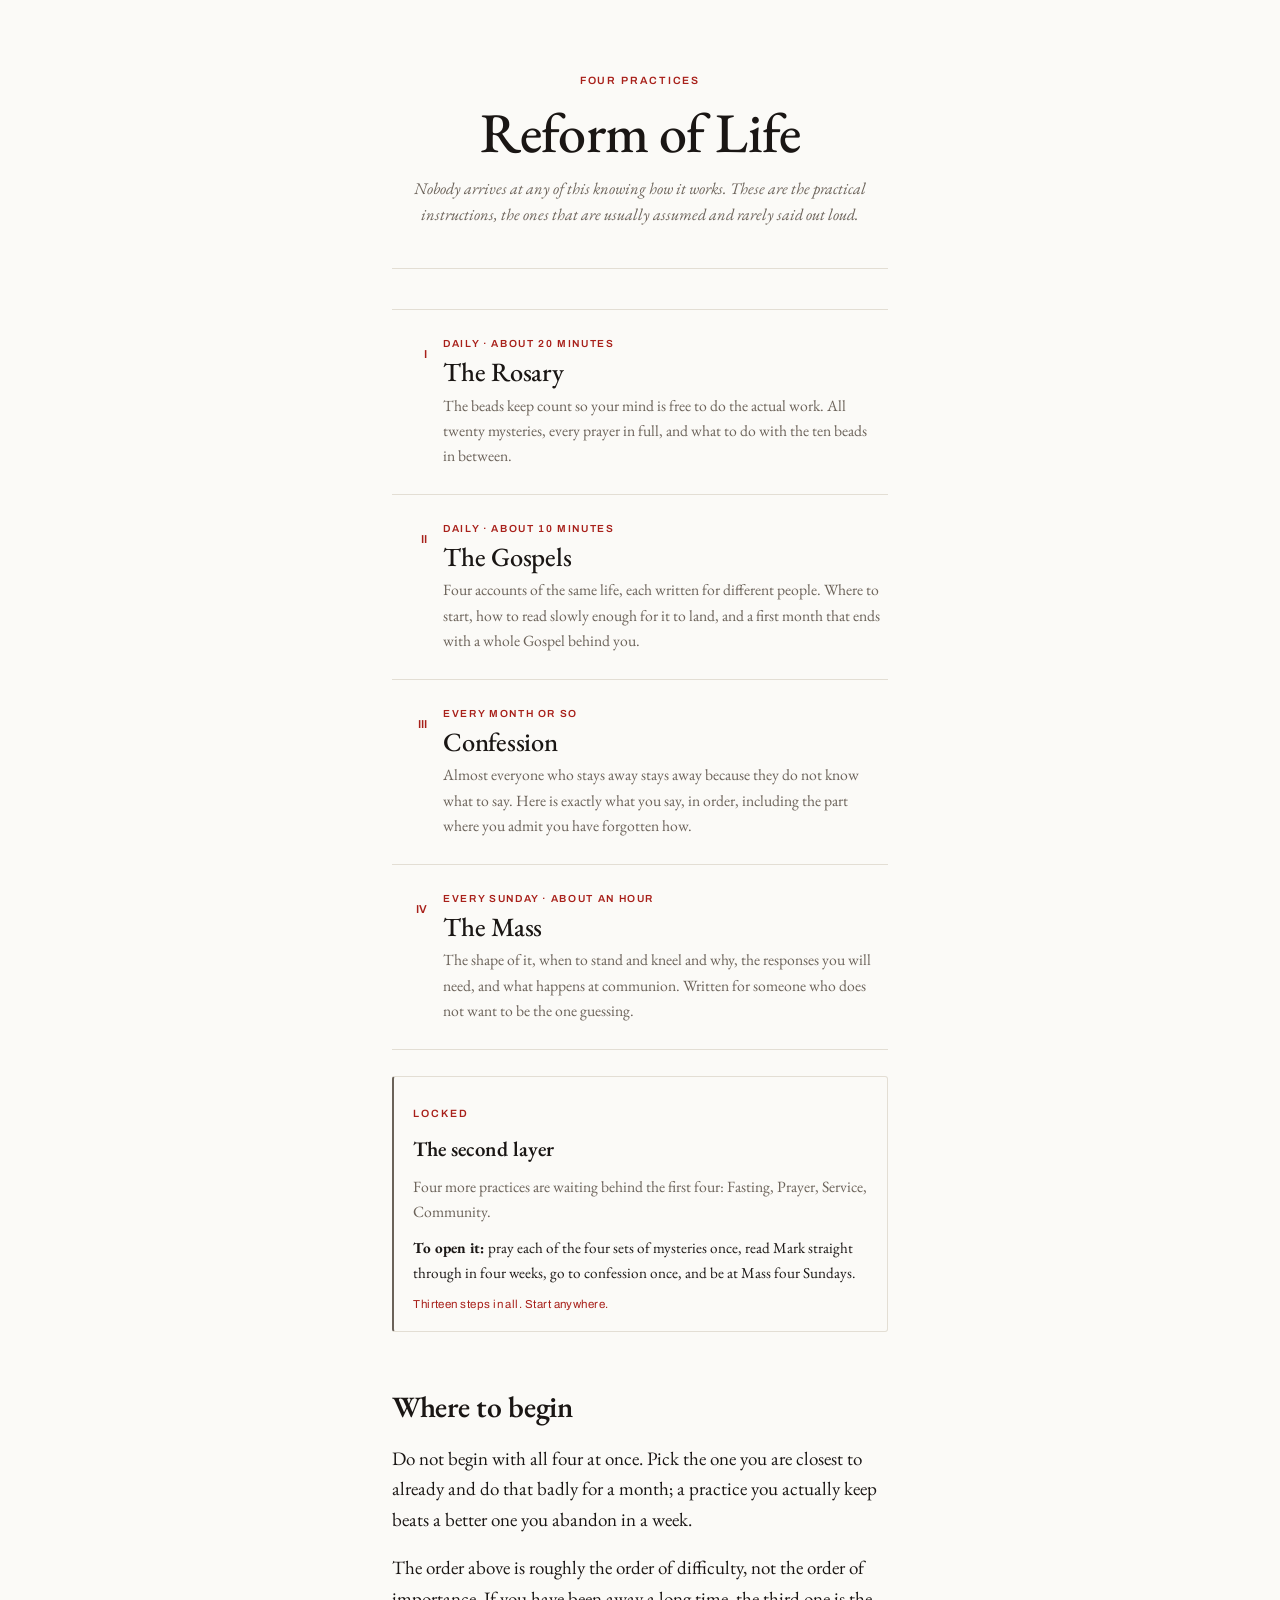
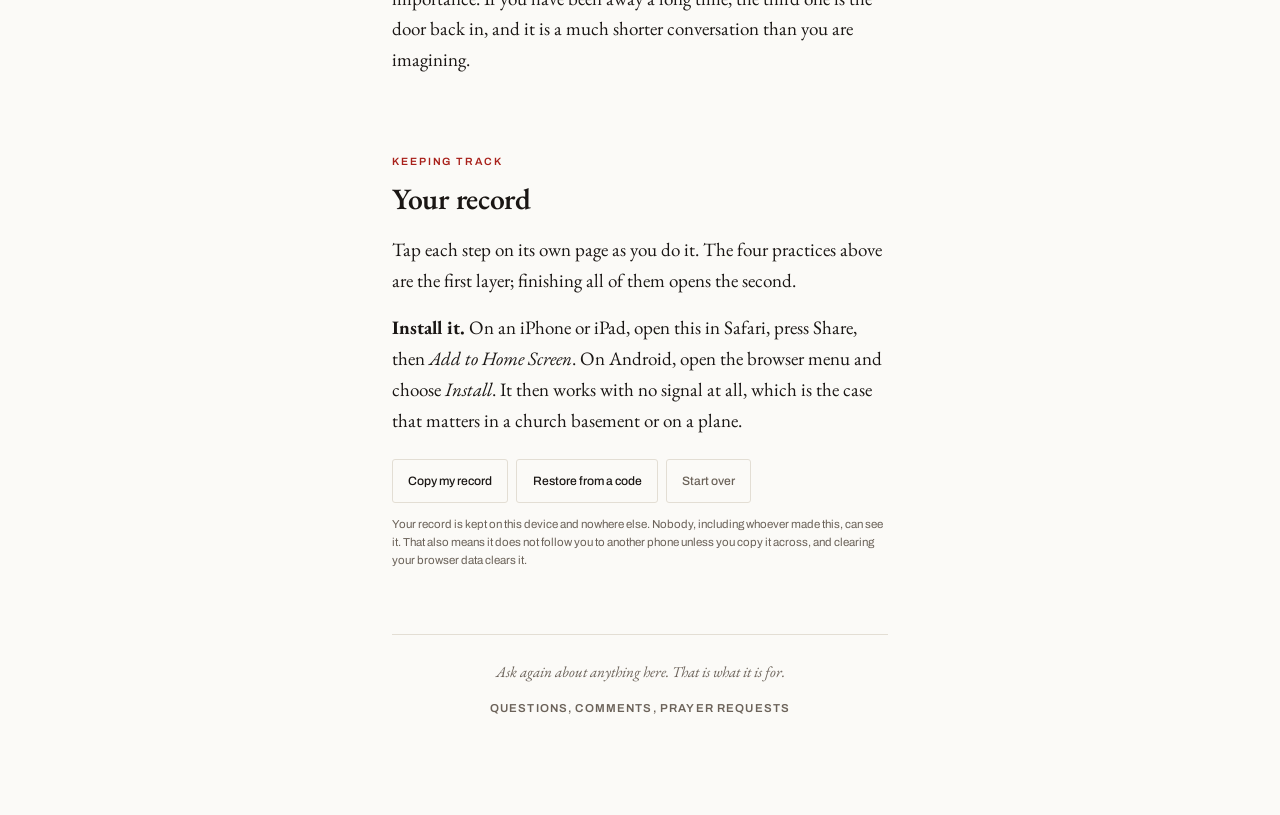
==== commit 1be62e09: "Copy: complete sentences instead of fragments Peter's note, and his example is the clearest statemen" ====
--- a/index.html
+++ b/index.html
@@ -78,7 +78,7 @@
 
   <section>
     <h2>Where to begin</h2>
-    <p>Not all four at once. Pick the one you are closest to already and do that badly for a month; a practice you actually keep beats a better one you abandon in a week.</p>
+    <p>Do not begin with all four at once. Pick the one you are closest to already and do that badly for a month; a practice you actually keep beats a better one you abandon in a week.</p>
     <p>The order above is roughly the order of difficulty, not the order of importance. If you have been away a long time, the third one is the door back in, and it is a much shorter conversation than you are imagining.</p>
   </section>
 
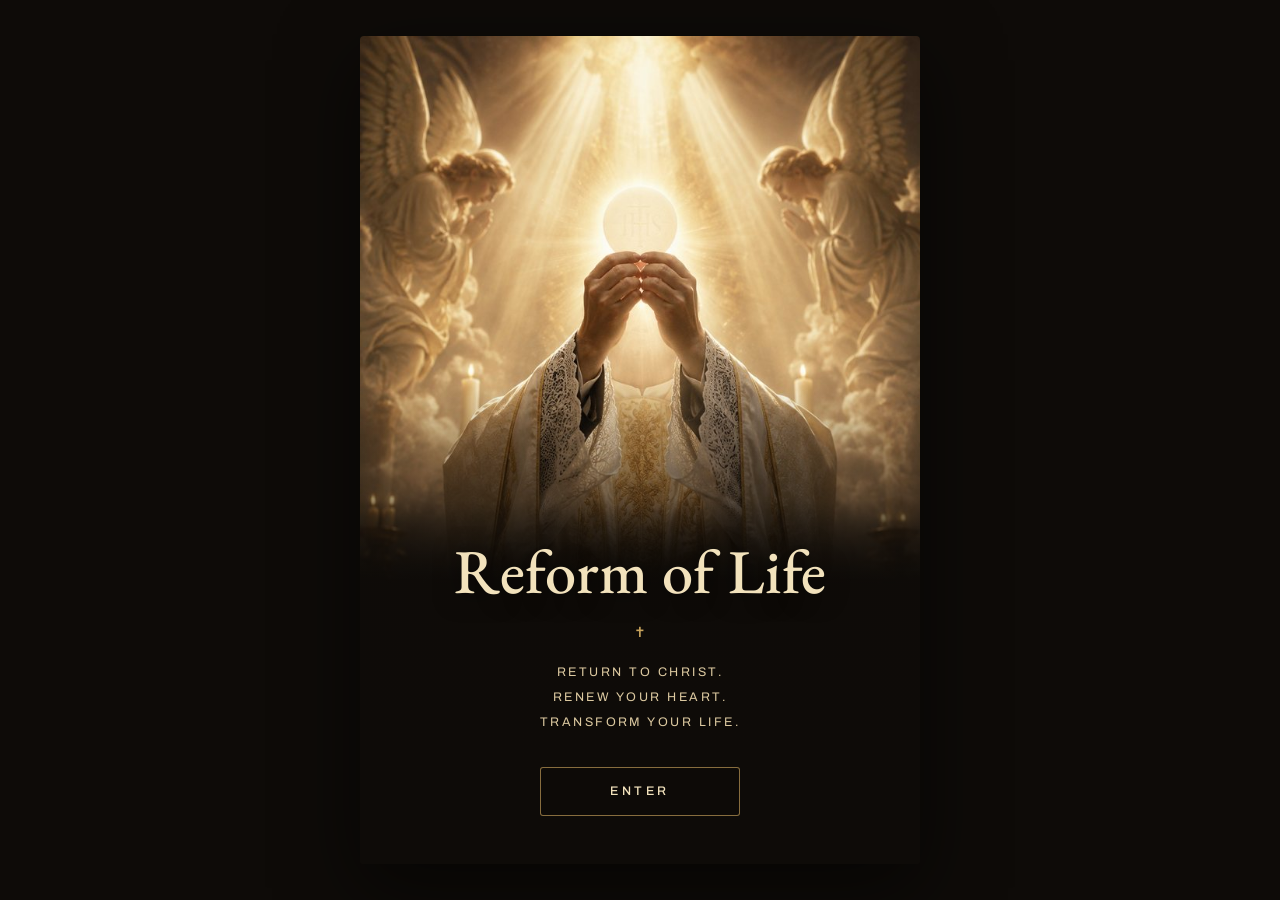
==== commit e36bfae4: "A frontispiece, and pages that turn The site opens on a full-page image now, the way a missal does, " ====
--- a/index.html
+++ b/index.html
@@ -4,97 +4,58 @@
 <meta charset="utf-8">
 <meta name="viewport" content="width=device-width, initial-scale=1">
 <title>Reform of Life</title>
-<meta name="description" content="Eight short guides to ordinary Catholic practice, in two layers. Keep a record on your own device; install it like an app.">
-<meta name="theme-color" content="#FBFAF7">
+<meta name="description" content="Return to Christ. Renew your heart. Transform your life. Eight practices to begin with, or to begin again.">
+<meta name="theme-color" content="#0E0B08">
 <meta name="apple-mobile-web-app-capable" content="yes">
-<meta name="apple-mobile-web-app-status-bar-style" content="default">
+<meta name="apple-mobile-web-app-status-bar-style" content="black-translucent">
 <meta name="apple-mobile-web-app-title" content="Reform">
 <link rel="manifest" href="manifest.json">
 <link rel="apple-touch-icon" href="apple-touch-icon.png">
 <link rel="icon" href="favicon-32.png" sizes="32x32">
+<link rel="preload" as="image" href="eucharist.jpg" imagesrcset="eucharist-640.jpg 640w, eucharist.jpg 1024w">
 <link rel="preconnect" href="https://fonts.googleapis.com">
 <link rel="preconnect" href="https://fonts.gstatic.com" crossorigin>
-<link rel="stylesheet" href="https://fonts.googleapis.com/css2?family=EB+Garamond:ital,wght@0,400;0,500;0,600;1,400&family=Archivo:wght@400;500;600&display=swap">
+<link rel="stylesheet" href="https://fonts.googleapis.com/css2?family=EB+Garamond:ital,wght@0,400;0,500;0,600&family=Archivo:wght@400;500;600&display=swap">
 <link rel="stylesheet" href="style.css">
 <script src="app.js" defer></script>
 </head>
-<body>
+<body class="cover">
 
-<div class="sheet">
+<!-- =====================================================================
+     THE FRONTISPIECE.
 
-  <header class="masthead" style="padding-top: 2rem;">
-    <span class="label">Four practices</span>
-    <h1>Reform of Life</h1>
-    <p class="dedication">Nobody arrives at any of this knowing how it works. These are the practical instructions, the ones that are usually assumed and rarely said out loud.</p>
-  </header>
+     A missal opens on a full-page image before a word of text, and this is
+     that page. It is the one screen on the site with its own palette: the
+     church interior, dark and gold and candlelit. Entering opens into the
+     missal itself, which is paper and ink and red. The contrast is the
+     point, the way a book feels different from its cover.
 
-  <!-- The rhythm is the point. A rule of life is not four good ideas, it
-       is four things placed at different intervals, and seeing the
-       intervals together is most of understanding it. -->
-  <ol class="contents">
-    <li>
-      <a class="entry" href="rosary.html">
-        <span class="numeral">I</span>
-        <span>
-          <span class="entry-rhythm">Daily &middot; about 20 minutes</span>
-          <span class="entry-title">The Rosary</span>
-          <span class="entry-blurb">The beads keep count so your mind is free to do the actual work. All twenty mysteries, every prayer in full, and what to do with the ten beads in between.</span>
-        </span>
-      </a>
-    </li>
-    <li>
-      <a class="entry" href="gospels.html">
-        <span class="numeral">II</span>
-        <span>
-          <span class="entry-rhythm">Daily &middot; about 10 minutes</span>
-          <span class="entry-title">The Gospels</span>
-          <span class="entry-blurb">Four accounts of the same life, each written for different people. Where to start, how to read slowly enough for it to land, and a first month that ends with a whole Gospel behind you.</span>
-        </span>
-      </a>
-    </li>
-    <li>
-      <a class="entry" href="confession.html">
-        <span class="numeral">III</span>
-        <span>
-          <span class="entry-rhythm">Every month or so</span>
-          <span class="entry-title">Confession</span>
-          <span class="entry-blurb">Almost everyone who stays away stays away because they do not know what to say. Here is exactly what you say, in order, including the part where you admit you have forgotten how.</span>
-        </span>
-      </a>
-    </li>
-    <li>
-      <a class="entry" href="mass.html">
-        <span class="numeral">IV</span>
-        <span>
-          <span class="entry-rhythm">Every Sunday &middot; about an hour</span>
-          <span class="entry-title">The Mass</span>
-          <span class="entry-blurb">The shape of it, when to stand and kneel and why, the responses you will need, and what happens at communion. Written for someone who does not want to be the one guessing.</span>
-        </span>
-      </a>
-    </li>
-  </ol>
+     The title, motto and button are REAL TEXT set over the artwork rather
+     than baked into it. That keeps them crisp at every size, selectable and
+     translatable, lets the button take keyboard focus, and means the wording
+     can change without touching the image.
+     ===================================================================== -->
+<main class="poster">
 
-  <div data-summary></div>
+  <img class="poster-art"
+       src="eucharist.jpg"
+       srcset="eucharist-640.jpg 640w, eucharist.jpg 1024w"
+       sizes="(max-width: 620px) 100vw, 560px"
+       alt="A vested priest raises the Eucharist at Mass. The host stands where his face would be, so that only Christ is seen, ringed with light, while two angels bow on either side.">
 
-  <section>
-    <h2>Where to begin</h2>
-    <p>Do not begin with all four at once. Pick the one you are closest to already and do that badly for a month; a practice you actually keep beats a better one you abandon in a week.</p>
-    <p>The order above is roughly the order of difficulty, not the order of importance. If you have been away a long time, the third one is the door back in, and it is a much shorter conversation than you are imagining.</p>
-  </section>
+  <div class="poster-scrim" aria-hidden="true"></div>
 
-  <section id="record">
-    <span class="label">Keeping track</span>
-    <h2>Your record</h2>
-    <p>Tap each step on its own page as you do it. The four practices above are the first layer; finishing all of them opens the second.</p>
-    <p><strong>Install it.</strong> On an iPhone or iPad, open this in Safari, press Share, then <em>Add to Home Screen</em>. On Android, open the browser menu and choose <em>Install</em>. It then works with no signal at all, which is the case that matters in a church basement or on a plane.</p>
-    <div data-tools></div>
-  </section>
+  <div class="poster-text">
+    <h1 class="poster-title">Reform of Life</h1>
 
-  <footer class="colophon">
-    <p>Ask again about anything here. That is what it is for.</p>
-    <a href="contact.html">Questions, comments, prayer requests</a>
-  </footer>
+    <div class="poster-rule" aria-hidden="true">&#10013;</div>
 
-</div>
+    <p class="poster-motto">Return to Christ.<br>Renew your heart.<br>Transform your life.</p>
+
+    <a class="poster-enter" href="practices.html">Enter</a>
+  </div>
+
+</main>
+
 </body>
 </html>
--- a/style.css
+++ b/style.css
@@ -738,3 +738,229 @@
   text-decoration: none;
 }
 .colophon a:hover { color: var(--rubric); }
+
+/* ---------------------------------------------------------------------
+   THE COVER
+
+   The one screen on the site with its own committed palette: the church
+   interior, dark and gold. Everything behind the door is paper and ink, and
+   the contrast is deliberate rather than an inconsistency; a book does not
+   look like its cover.
+
+   Single-theme on purpose, so no dark-mode block. It still paints its own
+   background and every colour explicitly, so it holds on either host ground.
+   --------------------------------------------------------------------- */
+body.cover {
+  margin: 0;
+  min-height: 100vh;
+  min-height: 100dvh;          /* dvh, so mobile browser chrome cannot crop it */
+  background: #0E0B08;
+  display: flex;
+  align-items: center;
+  justify-content: center;
+}
+
+/* On a phone the poster is the whole screen. On anything wider it becomes a
+   centred panel rather than a stretched background, because the artwork is
+   nearly square and stretching it edge to edge on a desktop would crop the
+   angels out of their own picture. */
+.poster {
+  position: relative;
+  width: 100%;
+  max-width: 560px;
+  min-height: 100vh;
+  min-height: 100dvh;
+  overflow: hidden;
+  display: flex;
+  flex-direction: column;
+  justify-content: flex-end;
+  isolation: isolate;
+}
+@media (min-width: 620px) and (min-height: 720px) {
+  .poster {
+    min-height: min(92dvh, 860px);
+    border-radius: 4px;
+    box-shadow: 0 24px 80px rgba(0,0,0,0.55);
+  }
+}
+
+.poster-art {
+  position: absolute;
+  inset: 0;
+  width: 100%;
+  height: 100%;
+  object-fit: cover;
+  /* The artwork is padded to 2:3 in the file itself, so on a phone it very
+     nearly fits and almost nothing is cropped; the angels stay in frame. */
+  object-position: center top;
+  z-index: -2;
+}
+
+/* The artwork fades to near-black at the bottom already; this deepens it just
+   enough that the type sits on a field rather than on vestment detail. */
+.poster-scrim {
+  position: absolute;
+  inset: 0;
+  z-index: -1;
+  background: linear-gradient(
+    to bottom,
+    rgba(14,11,8,0) 42%,
+    rgba(14,11,8,0.72) 66%,
+    rgba(14,11,8,0.94) 84%,
+    #0E0B08 100%
+  );
+}
+
+.poster-text {
+  position: relative;
+  padding: 0 1.6rem 3rem;
+  text-align: center;
+}
+
+.poster-title {
+  font-family: "EB Garamond", Georgia, serif;
+  font-weight: 500;
+  font-size: clamp(2.6rem, 13vw, 3.9rem);
+  line-height: 1;
+  letter-spacing: 0.005em;
+  margin: 0;
+  color: #F2E2BC;
+  text-wrap: balance;
+  text-shadow: 0 2px 24px rgba(0,0,0,0.6);
+}
+
+.poster-rule {
+  color: #C9A45C;
+  font-size: 0.9rem;
+  margin: 1.1rem 0 1rem;
+  opacity: 0.9;
+}
+
+.poster-motto {
+  font-family: "Archivo", Helvetica, Arial, sans-serif;
+  font-size: 0.78rem;
+  font-weight: 400;
+  letter-spacing: 0.2em;
+  text-transform: uppercase;
+  line-height: 2;
+  color: #DCC9A0;
+  margin: 0;
+}
+
+.poster-enter {
+  display: inline-flex;
+  align-items: center;
+  justify-content: center;
+  min-height: 48px;
+  min-width: 200px;
+  margin-top: 2rem;
+  padding: 0.85rem 2.6rem;
+  font-family: "Archivo", Helvetica, Arial, sans-serif;
+  font-size: 0.78rem;
+  font-weight: 500;
+  letter-spacing: 0.28em;
+  text-transform: uppercase;
+  text-decoration: none;
+  color: #F2E2BC;
+  border: 1px solid rgba(201,164,92,0.65);
+  border-radius: 3px;
+  background: rgba(14,11,8,0.35);
+  transition: background-color 200ms ease, border-color 200ms ease, color 200ms ease;
+}
+.poster-enter:hover, .poster-enter:focus-visible {
+  background: rgba(201,164,92,0.16);
+  border-color: #C9A45C;
+  color: #FFF4DC;
+}
+body.cover :focus-visible { outline: 2px solid #C9A45C; outline-offset: 3px; }
+
+/* One quiet entrance: the light, then the words. Anything more would be a
+   website performing, and this should feel like opening a book. */
+@media (prefers-reduced-motion: no-preference) {
+  .poster-text > * { animation: cover-in 900ms ease-out both; }
+  .poster-title { animation-delay: 120ms; }
+  .poster-rule  { animation-delay: 300ms; }
+  .poster-motto { animation-delay: 420ms; }
+  .poster-enter { animation-delay: 620ms; }
+}
+@keyframes cover-in {
+  from { opacity: 0; transform: translateY(12px); }
+  to   { opacity: 1; transform: none; }
+}
+
+/* ---------------------------------------------------------------------
+   TURNING THE PAGE
+
+   Cross-document view transitions, so moving between pages reads as a leaf
+   turning in a missal rather than a screen being replaced. The outgoing page
+   swings away about its inner edge with a shadow falling across it; the page
+   beneath is already there, which is exactly what a book does.
+
+   Direction is real: going deeper turns forward, coming back turns back.
+   Without that the animation would fight the gesture, and a book that turned
+   the same way whichever way you went would feel wrong before you could say
+   why.
+
+   Degrades to an ordinary navigation where the API is missing (Firefox at
+   time of writing), which costs nothing but the flourish. Suppressed
+   entirely under prefers-reduced-motion, since this is a large moving
+   surface and that is precisely what the setting is for.
+   --------------------------------------------------------------------- */
+@view-transition { navigation: auto; }
+
+@media (prefers-reduced-motion: no-preference) {
+  ::view-transition { perspective: 2000px; }
+  ::view-transition-image-pair(root) { transform-style: preserve-3d; }
+
+  ::view-transition-old(root),
+  ::view-transition-new(root) {
+    animation: none;
+    mix-blend-mode: normal;
+    backface-visibility: hidden;
+  }
+
+  /* forward: the leaf lifts from the right and swings left */
+  html:active-view-transition-type(forward)::view-transition-old(root) {
+    transform-origin: left center;
+    animation: leaf-away 720ms cubic-bezier(0.36, 0, 0.2, 1) both;
+    z-index: 2;
+  }
+  html:active-view-transition-type(forward)::view-transition-new(root) {
+    animation: leaf-under 720ms ease-out both;
+    z-index: 1;
+  }
+
+  /* back: the same leaf comes down again from the left */
+  html:active-view-transition-type(back)::view-transition-new(root) {
+    transform-origin: left center;
+    animation: leaf-back 720ms cubic-bezier(0.36, 0, 0.2, 1) both;
+    z-index: 2;
+  }
+  html:active-view-transition-type(back)::view-transition-old(root) {
+    animation: leaf-under 720ms ease-out both;
+    z-index: 1;
+  }
+
+  /* If the browser gives us no type, still turn rather than cross-fade. */
+  html:not(:active-view-transition-type(back))::view-transition-old(root) {
+    transform-origin: left center;
+    animation: leaf-away 720ms cubic-bezier(0.36, 0, 0.2, 1) both;
+    z-index: 2;
+  }
+}
+
+@keyframes leaf-away {
+  from { transform: rotateY(0deg);   filter: brightness(1); }
+  60%  {                             filter: brightness(0.86); }
+  to   { transform: rotateY(-96deg); filter: brightness(0.7); }
+}
+@keyframes leaf-back {
+  from { transform: rotateY(-96deg); filter: brightness(0.7); }
+  to   { transform: rotateY(0deg);   filter: brightness(1); }
+}
+/* The page underneath does not move; it only settles, the way the next leaf
+   of a book is already lying there before you lift the one on top of it. */
+@keyframes leaf-under {
+  from { opacity: 0.82; }
+  to   { opacity: 1; }
+}
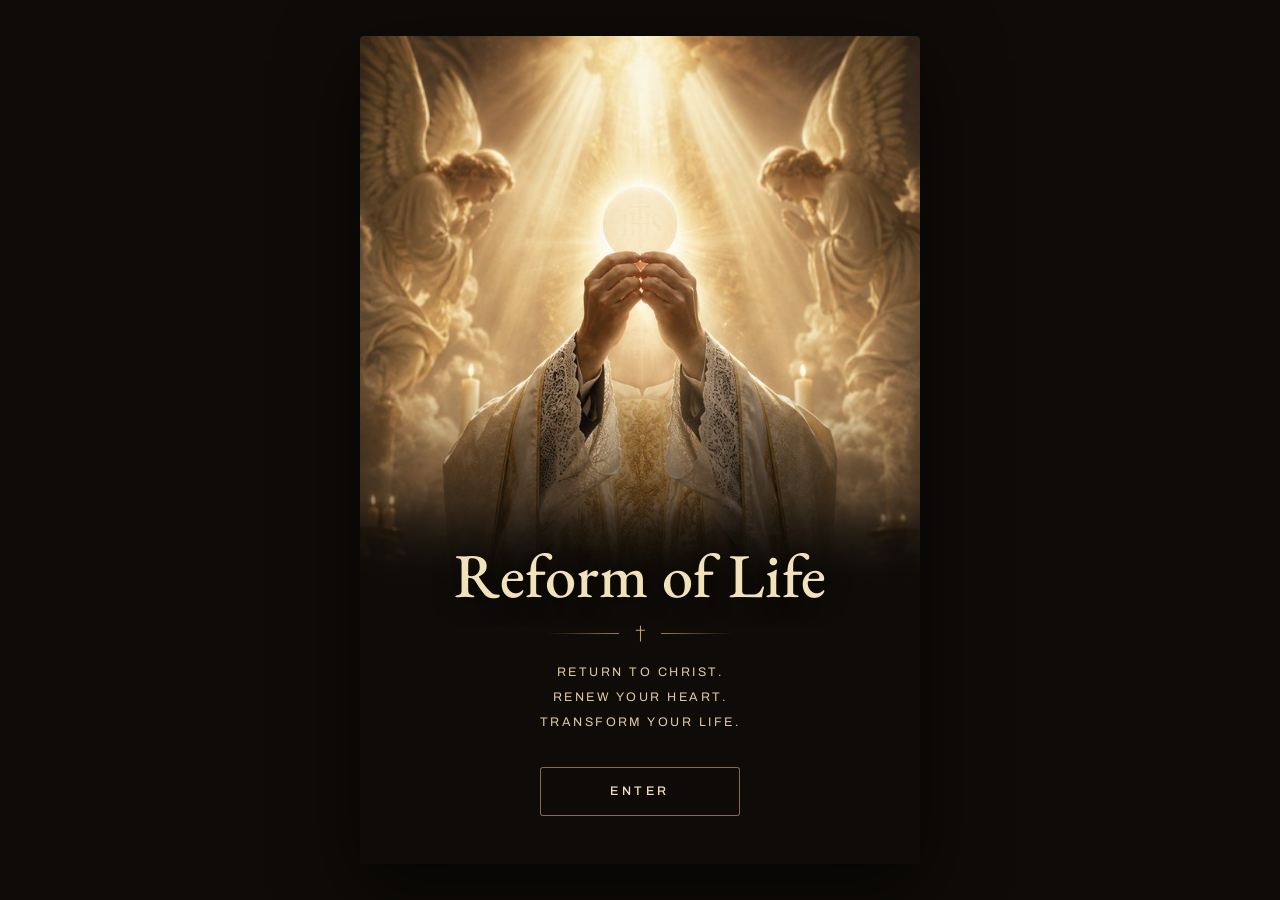
==== commit 9386a2c9: "Draw the ornament instead of typing it The cross between the title and the motto was the character U" ====
--- a/index.html
+++ b/index.html
@@ -48,7 +48,17 @@
   <div class="poster-text">
     <h1 class="poster-title">Reform of Life</h1>
 
-    <div class="poster-rule" aria-hidden="true">&#10013;</div>
+    <!-- Drawn, not typed. The cross character (U+271D) is mapped to an emoji
+         on Apple platforms, so it arrived as a flat purple glyph that no CSS
+         colour could touch; a font cannot substitute a path. Flanked by two
+         hairlines the way the ornament sits in the original poster. -->
+    <div class="poster-rule" aria-hidden="true">
+      <span class="poster-rule-line"></span>
+      <svg class="poster-cross" viewBox="0 0 24 32" aria-hidden="true">
+        <path d="M12 2 L12 30 M4 10 L20 10" />
+      </svg>
+      <span class="poster-rule-line"></span>
+    </div>
 
     <p class="poster-motto">Return to Christ.<br>Renew your heart.<br>Transform your life.</p>
 
--- a/style.css
+++ b/style.css
@@ -830,10 +830,30 @@
 }
 
 .poster-rule {
-  color: #C9A45C;
-  font-size: 0.9rem;
-  margin: 1.1rem 0 1rem;
-  opacity: 0.9;
+  display: flex;
+  align-items: center;
+  justify-content: center;
+  gap: 0.9rem;
+  margin: 1.2rem 0 1.1rem;
+}
+/* Hairlines that fade out at their far ends, so the ornament sits in the
+   page rather than being ruled off from it. */
+.poster-rule-line {
+  height: 1px;
+  width: clamp(2.2rem, 12vw, 4.5rem);
+  background: linear-gradient(to right, rgba(201,164,92,0), rgba(201,164,92,0.75));
+}
+.poster-rule-line:last-child {
+  background: linear-gradient(to left, rgba(201,164,92,0), rgba(201,164,92,0.75));
+}
+.poster-cross {
+  width: 13px;
+  height: 17px;
+  flex: 0 0 auto;
+  stroke: #C9A45C;
+  stroke-width: 2;
+  stroke-linecap: round;
+  fill: none;
 }
 
 .poster-motto {
